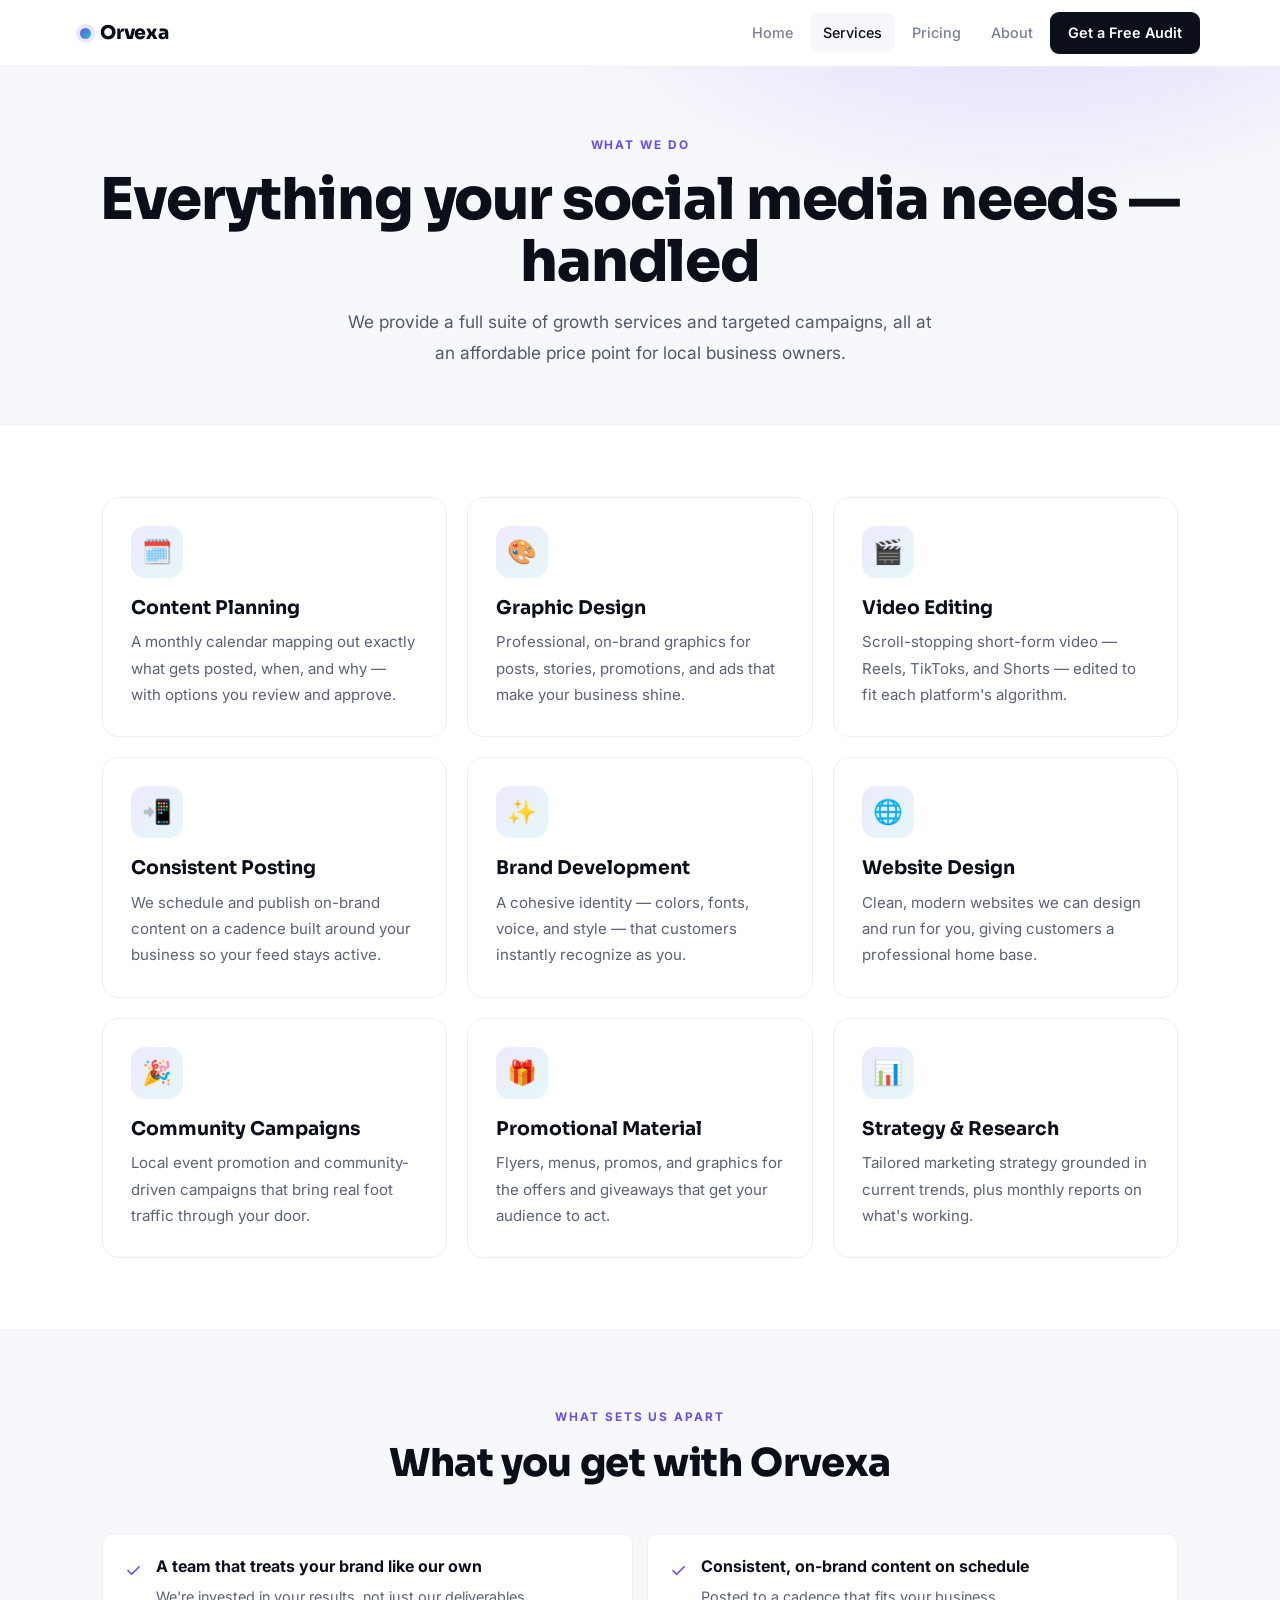
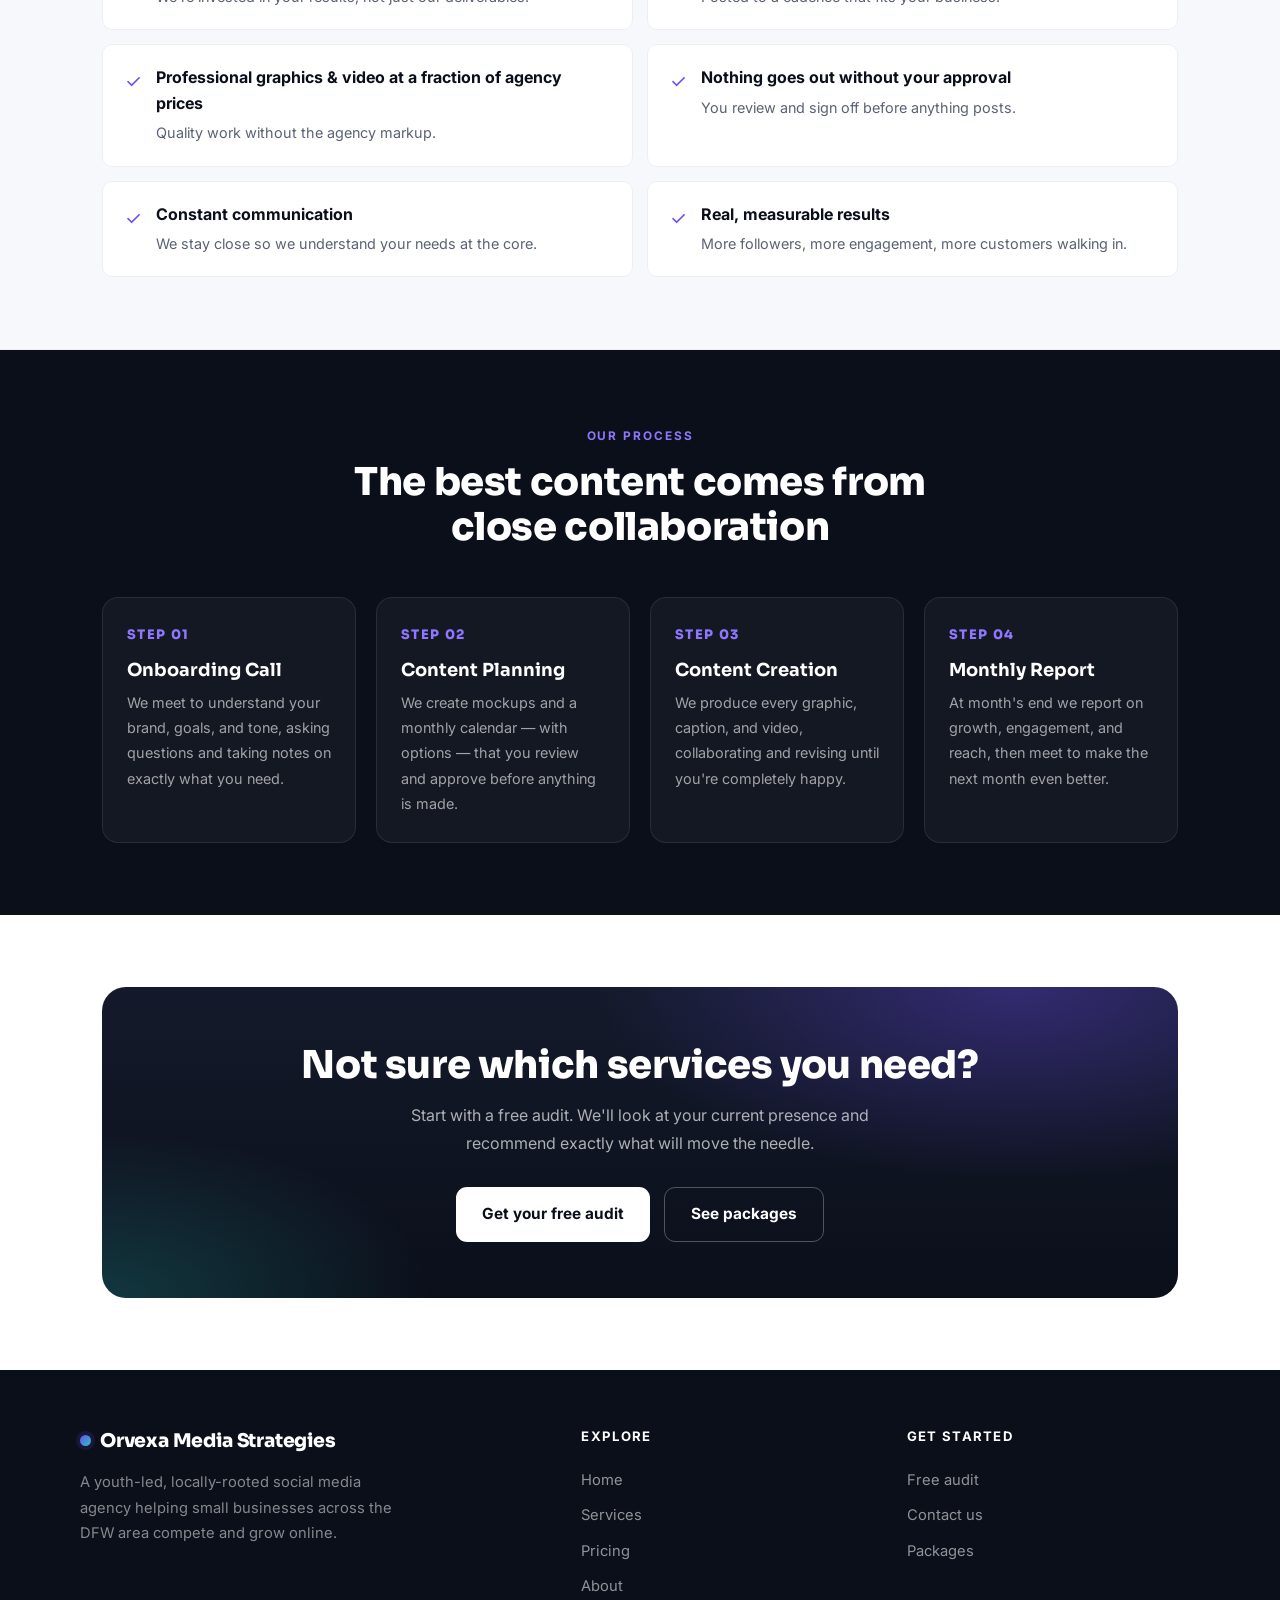
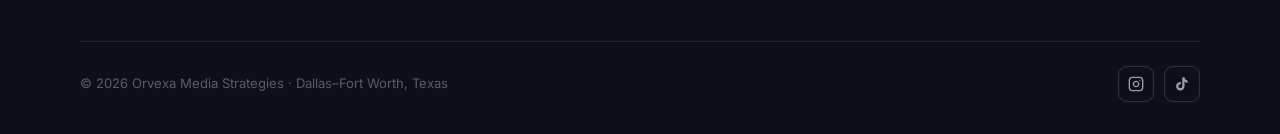
==== services.html @ 7a3458a3 "Launch Orvexa Media Strategies website Co-Authored-By: Claude Opus 4.8 <noreply@anthropic.com>" ====
<!DOCTYPE html>
<html lang="en">
<head>
  <meta charset="UTF-8" />
  <meta name="viewport" content="width=device-width, initial-scale=1.0" />
  <title>Services — Orvexa Media Strategies</title>
  <meta name="description" content="A full suite of social media growth services for local businesses: content planning, graphic design, video editing, posting, branding, websites, and marketing strategy." />
  <link rel="stylesheet" href="css/styles.css" />
</head>
<body>

  <!-- NAV -->
  <nav class="nav">
    <div class="nav__inner">
      <a href="index.html" class="nav__logo"><span class="dot"></span>Orvexa</a>
      <div class="nav__links">
        <a href="index.html">Home</a>
        <a href="services.html">Services</a>
        <a href="pricing.html">Pricing</a>
        <a href="about.html">About</a>
        <a href="contact.html" class="nav__cta">Get a Free Audit</a>
      </div>
      <button class="nav__hamburger" aria-label="Menu"><span></span><span></span><span></span></button>
    </div>
    <div class="nav__mobile">
      <a href="index.html">Home</a>
      <a href="services.html">Services</a>
      <a href="pricing.html">Pricing</a>
      <a href="about.html">About</a>
      <a href="contact.html" class="nav__cta">Get a Free Audit</a>
    </div>
  </nav>

  <!-- PAGE HEADER -->
  <header class="page-header">
    <span class="eyebrow">What we do</span>
    <h1>Everything your social media needs — handled</h1>
    <p>We provide a full suite of growth services and targeted campaigns, all at an affordable price point for local business owners.</p>
  </header>

  <!-- SERVICES GRID -->
  <section class="section">
    <div class="container">
      <div class="services-grid">
        <div class="service-card reveal">
          <div class="service-card__icon">🗓️</div>
          <h3>Content Planning</h3>
          <p>A monthly calendar mapping out exactly what gets posted, when, and why — with options you review and approve.</p>
        </div>
        <div class="service-card reveal" data-delay="60">
          <div class="service-card__icon">🎨</div>
          <h3>Graphic Design</h3>
          <p>Professional, on-brand graphics for posts, stories, promotions, and ads that make your business shine.</p>
        </div>
        <div class="service-card reveal" data-delay="120">
          <div class="service-card__icon">🎬</div>
          <h3>Video Editing</h3>
          <p>Scroll-stopping short-form video — Reels, TikToks, and Shorts — edited to fit each platform's algorithm.</p>
        </div>
        <div class="service-card reveal">
          <div class="service-card__icon">📲</div>
          <h3>Consistent Posting</h3>
          <p>We schedule and publish on-brand content on a cadence built around your business so your feed stays active.</p>
        </div>
        <div class="service-card reveal" data-delay="60">
          <div class="service-card__icon">✨</div>
          <h3>Brand Development</h3>
          <p>A cohesive identity — colors, fonts, voice, and style — that customers instantly recognize as you.</p>
        </div>
        <div class="service-card reveal" data-delay="120">
          <div class="service-card__icon">🌐</div>
          <h3>Website Design</h3>
          <p>Clean, modern websites we can design and run for you, giving customers a professional home base.</p>
        </div>
        <div class="service-card reveal">
          <div class="service-card__icon">🎉</div>
          <h3>Community Campaigns</h3>
          <p>Local event promotion and community-driven campaigns that bring real foot traffic through your door.</p>
        </div>
        <div class="service-card reveal" data-delay="60">
          <div class="service-card__icon">🎁</div>
          <h3>Promotional Material</h3>
          <p>Flyers, menus, promos, and graphics for the offers and giveaways that get your audience to act.</p>
        </div>
        <div class="service-card reveal" data-delay="120">
          <div class="service-card__icon">📊</div>
          <h3>Strategy &amp; Research</h3>
          <p>Tailored marketing strategy grounded in current trends, plus monthly reports on what's working.</p>
        </div>
      </div>
    </div>
  </section>

  <!-- WHAT YOU GET -->
  <section class="section" style="background: var(--gray-1); border-top: 1px solid var(--gray-2); border-bottom: 1px solid var(--gray-2);">
    <div class="container">
      <div class="section-head">
        <span class="eyebrow">What sets us apart</span>
        <h2>What you get with Orvexa</h2>
      </div>
      <div class="policy-grid">
        <div class="policy-item reveal"><span class="policy-item__icon">✓</span><div><h4>A team that treats your brand like our own</h4><p>We're invested in your results, not just our deliverables.</p></div></div>
        <div class="policy-item reveal" data-delay="60"><span class="policy-item__icon">✓</span><div><h4>Consistent, on-brand content on schedule</h4><p>Posted to a cadence that fits your business.</p></div></div>
        <div class="policy-item reveal"><span class="policy-item__icon">✓</span><div><h4>Professional graphics &amp; video at a fraction of agency prices</h4><p>Quality work without the agency markup.</p></div></div>
        <div class="policy-item reveal" data-delay="60"><span class="policy-item__icon">✓</span><div><h4>Nothing goes out without your approval</h4><p>You review and sign off before anything posts.</p></div></div>
        <div class="policy-item reveal"><span class="policy-item__icon">✓</span><div><h4>Constant communication</h4><p>We stay close so we understand your needs at the core.</p></div></div>
        <div class="policy-item reveal" data-delay="60"><span class="policy-item__icon">✓</span><div><h4>Real, measurable results</h4><p>More followers, more engagement, more customers walking in.</p></div></div>
      </div>
    </div>
  </section>

  <!-- PROCESS -->
  <section class="section process">
    <div class="container">
      <div class="section-head">
        <span class="eyebrow" style="color:#8f76ff;">Our process</span>
        <h2>The best content comes from close collaboration</h2>
      </div>
      <div class="process-grid">
        <div class="process-step reveal">
          <div class="process-step__num">STEP 01</div>
          <h3>Onboarding Call</h3>
          <p>We meet to understand your brand, goals, and tone, asking questions and taking notes on exactly what you need.</p>
        </div>
        <div class="process-step reveal" data-delay="60">
          <div class="process-step__num">STEP 02</div>
          <h3>Content Planning</h3>
          <p>We create mockups and a monthly calendar — with options — that you review and approve before anything is made.</p>
        </div>
        <div class="process-step reveal" data-delay="120">
          <div class="process-step__num">STEP 03</div>
          <h3>Content Creation</h3>
          <p>We produce every graphic, caption, and video, collaborating and revising until you're completely happy.</p>
        </div>
        <div class="process-step reveal" data-delay="180">
          <div class="process-step__num">STEP 04</div>
          <h3>Monthly Report</h3>
          <p>At month's end we report on growth, engagement, and reach, then meet to make the next month even better.</p>
        </div>
      </div>
    </div>
  </section>

  <!-- CTA -->
  <section class="section">
    <div class="container">
      <div class="cta-banner reveal">
        <h2>Not sure which services you need?</h2>
        <p>Start with a free audit. We'll look at your current presence and recommend exactly what will move the needle.</p>
        <div class="hero__actions">
          <a href="contact.html" class="btn btn--light">Get your free audit</a>
          <a href="pricing.html" class="btn btn--ghost">See packages</a>
        </div>
      </div>
    </div>
  </section>

  <!-- FOOTER -->
  <footer class="footer">
    <div class="footer__top">
      <div class="footer__brand">
        <div class="nav__logo"><span class="dot"></span>Orvexa Media Strategies</div>
        <p>A youth-led, locally-rooted social media agency helping small businesses across the DFW area compete and grow online.</p>
      </div>
      <div class="footer__col">
        <h4>Explore</h4>
        <a href="index.html">Home</a>
        <a href="services.html">Services</a>
        <a href="pricing.html">Pricing</a>
        <a href="about.html">About</a>
      </div>
      <div class="footer__col">
        <h4>Get started</h4>
        <a href="contact.html">Free audit</a>
        <a href="contact.html">Contact us</a>
        <a href="pricing.html">Packages</a>
      </div>
    </div>
    <div class="footer__bottom">
      <span class="footer__copy">© 2026 Orvexa Media Strategies · Dallas–Fort Worth, Texas</span>
      <div class="footer__socials">
        <a href="#" aria-label="Instagram"><svg width="16" height="16" viewBox="0 0 24 24" fill="none" stroke="currentColor" stroke-width="2" stroke-linecap="round" stroke-linejoin="round"><rect x="2" y="2" width="20" height="20" rx="5"/><path d="M16 11.37A4 4 0 1 1 12.63 8 4 4 0 0 1 16 11.37z"/><line x1="17.5" y1="6.5" x2="17.51" y2="6.5"/></svg></a>
        <a href="#" aria-label="TikTok"><svg width="16" height="16" viewBox="0 0 24 24" fill="currentColor"><path d="M19.59 6.69a4.83 4.83 0 01-3.77-4.25V2h-3.45v13.67a2.89 2.89 0 01-2.88 2.5 2.89 2.89 0 01-2.89-2.89 2.89 2.89 0 012.89-2.89c.28 0 .54.04.79.1V9.01a6.33 6.33 0 00-.79-.05 6.34 6.34 0 00-6.34 6.34 6.34 6.34 0 006.34 6.34 6.34 6.34 0 006.33-6.34V8.69a8.18 8.18 0 004.78 1.52V6.76a4.85 4.85 0 01-1.01-.07z"/></svg></a>
      </div>
    </div>
  </footer>

  <script src="js/main.js"></script>
</body>
</html>
---- css/styles.css ----
@import url('https://fonts.googleapis.com/css2?family=Inter:wght@300;400;500;600;700;800;900&family=Sora:wght@600;700;800&display=swap');

/* ── Design Tokens ── */
:root {
  --violet:        #6C4BF4;
  --violet-dark:   #5639d6;
  --violet-light:  #EEEAFE;
  --cyan:          #28C7C0;
  --ink:           #0B0F1A;
  --ink-2:         #141A2B;
  --gray-1:        #F7F8FB;
  --gray-2:        #ECEEF4;
  --gray-3:        #D5D9E3;
  --gray-4:        #7A8194;
  --white:         #FFFFFF;

  --font:     'Inter', -apple-system, BlinkMacSystemFont, sans-serif;
  --display:  'Sora', 'Inter', sans-serif;

  --radius:    16px;
  --radius-sm: 10px;
  --shadow:        0 2px 14px rgba(11,15,26,.07);
  --shadow-hover:  0 16px 40px rgba(11,15,26,.16);
  --shadow-violet: 0 14px 36px rgba(108,75,244,.30);
  --transition: 0.2s ease;
}

/* ── Reset ── */
*, *::before, *::after { box-sizing: border-box; margin: 0; padding: 0; }
html { scroll-behavior: smooth; }
body {
  font-family: var(--font);
  background: var(--white);
  color: var(--ink);
  line-height: 1.6;
  -webkit-font-smoothing: antialiased;
}
img { max-width: 100%; display: block; }
a { color: inherit; text-decoration: none; }
ul { list-style: none; }
button { cursor: pointer; font-family: var(--font); border: none; background: none; }

/* ── Typography ── */
h1, h2, h3 { font-family: var(--display); }
h1 { font-size: clamp(2.1rem, 6vw, 3.6rem); font-weight: 800; line-height: 1.08; letter-spacing: -0.02em; }
h2 { font-size: clamp(1.6rem, 3.4vw, 2.4rem); font-weight: 800; line-height: 1.15; letter-spacing: -0.01em; }
h3 { font-size: clamp(1.15rem, 2.5vw, 1.4rem); font-weight: 700; line-height: 1.3; }
h4 { font-size: 1rem; font-weight: 700; }
p  { font-size: 1rem; line-height: 1.75; color: #41495b; }

.grad-text {
  background: linear-gradient(100deg, var(--violet) 0%, var(--cyan) 100%);
  -webkit-background-clip: text;
  background-clip: text;
  -webkit-text-fill-color: transparent;
}

/* ── Layout Helpers ── */
.container { width: 100%; max-width: 1120px; margin: 0 auto; padding: 0 22px; }
.section    { padding: 72px 0; }
.section-sm { padding: 44px 0; }
.eyebrow {
  display: inline-block;
  font-size: 0.74rem;
  font-weight: 700;
  letter-spacing: 0.16em;
  text-transform: uppercase;
  color: var(--violet);
  margin-bottom: 14px;
}
.center { text-align: center; }
.lead { font-size: 1.1rem; max-width: 620px; margin: 0 auto; color: #51596b; }

/* ══════════════════════════════════ NAV ══════════════════════════════════ */
.nav {
  position: sticky;
  top: 0;
  z-index: 100;
  background: rgba(255,255,255,.85);
  backdrop-filter: saturate(180%) blur(12px);
  border-bottom: 1px solid var(--gray-2);
  padding: 0 22px;
}
.nav__inner {
  max-width: 1120px;
  margin: 0 auto;
  height: 66px;
  display: flex;
  align-items: center;
  justify-content: space-between;
}
.nav__logo {
  display: flex;
  align-items: center;
  gap: 9px;
  font-family: var(--display);
  font-size: 1.18rem;
  font-weight: 800;
  letter-spacing: -0.01em;
  color: var(--ink);
}
.nav__logo .dot {
  width: 11px; height: 11px;
  border-radius: 50%;
  background: linear-gradient(135deg, var(--violet), var(--cyan));
  box-shadow: 0 0 0 4px rgba(108,75,244,.14);
}
.nav__links { display: flex; align-items: center; gap: 4px; }
.nav__links a {
  font-size: 0.9rem;
  font-weight: 500;
  color: var(--gray-4);
  padding: 8px 13px;
  border-radius: 8px;
  transition: color var(--transition), background var(--transition);
}
.nav__links a:hover, .nav__links a.active { color: var(--ink); background: var(--gray-1); }
.nav__cta {
  background: var(--ink);
  color: var(--white) !important;
  padding: 9px 18px !important;
  border-radius: 9px !important;
  font-weight: 600 !important;
  font-size: 0.9rem;
  transition: transform var(--transition), opacity var(--transition) !important;
}
.nav__cta:hover { opacity: 0.92; transform: translateY(-1px); background: var(--ink) !important; color: var(--white) !important; }

.nav__hamburger { display: none; flex-direction: column; gap: 5px; padding: 8px; }
.nav__hamburger span { display: block; width: 22px; height: 2px; background: var(--ink); border-radius: 2px; transition: all .3s ease; }
.nav__mobile {
  display: none;
  flex-direction: column;
  gap: 4px;
  padding: 12px 0 18px;
  border-top: 1px solid var(--gray-2);
}
.nav__mobile a { font-size: 0.96rem; font-weight: 500; color: var(--ink); padding: 11px 4px; border-bottom: 1px solid var(--gray-1); }
.nav__mobile .nav__cta { margin-top: 10px; text-align: center; padding: 13px 18px !important; }
.nav__mobile.open { display: flex; }

@media (max-width: 760px) {
  .nav__links { display: none; }
  .nav__hamburger { display: flex; }
}

/* ══════════════════════════════════ HERO ══════════════════════════════════ */
.hero {
  position: relative;
  background:
    radial-gradient(1200px 480px at 78% -8%, rgba(108,75,244,.20), transparent 60%),
    radial-gradient(900px 420px at 6% 12%, rgba(40,199,192,.14), transparent 55%),
    linear-gradient(180deg, #0B0F1A 0%, #141A2B 100%);
  color: var(--white);
  overflow: hidden;
  padding: 86px 22px 96px;
  text-align: center;
}
.hero__eyebrow {
  display: inline-block;
  font-size: 0.74rem;
  font-weight: 700;
  letter-spacing: 0.16em;
  text-transform: uppercase;
  color: #c9bef9;
  background: rgba(108,75,244,.16);
  border: 1px solid rgba(108,75,244,.4);
  border-radius: 100px;
  padding: 6px 16px;
  margin-bottom: 24px;
}
.hero h1 { max-width: 880px; margin: 0 auto 22px; color: var(--white); }
.hero h1 span { background: linear-gradient(100deg, #8f76ff 0%, #5fe7df 100%); -webkit-background-clip: text; background-clip: text; -webkit-text-fill-color: transparent; }
.hero__tagline {
  font-size: clamp(1rem, 2.3vw, 1.2rem);
  color: rgba(255,255,255,.66);
  max-width: 620px;
  margin: 0 auto 36px;
  line-height: 1.6;
}
.hero__actions { display: flex; gap: 14px; justify-content: center; flex-wrap: wrap; }
.hero__stats {
  display: flex;
  gap: 40px;
  justify-content: center;
  flex-wrap: wrap;
  margin-top: 64px;
  padding-top: 36px;
  border-top: 1px solid rgba(255,255,255,.1);
}
.hero__stat strong { font-family: var(--display); display: block; font-size: 1.9rem; font-weight: 800; color: var(--white); }
.hero__stat span { font-size: 0.82rem; color: rgba(255,255,255,.5); letter-spacing: 0.03em; }

/* ══════════════════════════════════ BUTTONS ══════════════════════════════════ */
.btn {
  display: inline-flex;
  align-items: center;
  gap: 8px;
  padding: 14px 26px;
  border-radius: 11px;
  font-weight: 700;
  font-size: 0.96rem;
  transition: transform var(--transition), box-shadow var(--transition), opacity var(--transition);
  white-space: nowrap;
}
.btn--primary { background: linear-gradient(100deg, var(--violet), var(--violet-dark)); color: var(--white); box-shadow: var(--shadow-violet); }
.btn--primary:hover { transform: translateY(-2px); box-shadow: 0 18px 44px rgba(108,75,244,.42); }
.btn--light { background: var(--white); color: var(--ink); }
.btn--light:hover { transform: translateY(-2px); }
.btn--ghost { background: transparent; color: var(--white); border: 1.5px solid rgba(255,255,255,.28); }
.btn--ghost:hover { border-color: rgba(255,255,255,.7); transform: translateY(-2px); }
.btn--dark { background: var(--ink); color: var(--white); }
.btn--dark:hover { transform: translateY(-2px); opacity: .94; }
.btn--outline { background: transparent; color: var(--ink); border: 1.5px solid var(--gray-3); }
.btn--outline:hover { border-color: var(--ink); transform: translateY(-2px); }
.btn--block { width: 100%; justify-content: center; }

/* ══════════════════════════════════ SECTION HEADER ══════════════════════════════════ */
.section-head { max-width: 640px; margin: 0 auto 48px; text-align: center; }
.section-head p { margin-top: 14px; color: #51596b; font-size: 1.05rem; }

/* ══════════════════════════════════ LOGO STRIP ══════════════════════════════════ */
.trust { background: var(--gray-1); border-top: 1px solid var(--gray-2); border-bottom: 1px solid var(--gray-2); padding: 30px 0; }
.trust__label { text-align: center; font-size: 0.78rem; font-weight: 600; letter-spacing: 0.1em; text-transform: uppercase; color: var(--gray-4); margin-bottom: 20px; }
.trust__row { display: flex; flex-wrap: wrap; justify-content: center; gap: 16px 30px; }
.trust__pill {
  display: inline-flex; align-items: center; gap: 8px;
  font-size: 0.9rem; font-weight: 600; color: #5a6275;
  padding: 8px 16px; border-radius: 100px; background: var(--white); border: 1px solid var(--gray-2);
}

/* ══════════════════════════════════ PROBLEM ══════════════════════════════════ */
.problem-grid { display: grid; grid-template-columns: 1fr; gap: 18px; }
@media (min-width: 640px) { .problem-grid { grid-template-columns: repeat(2, 1fr); } }
@media (min-width: 960px) { .problem-grid { grid-template-columns: repeat(3, 1fr); } }
.problem-card {
  background: var(--white);
  border: 1px solid var(--gray-2);
  border-radius: var(--radius);
  padding: 26px;
  transition: box-shadow var(--transition), transform var(--transition);
}
.problem-card:hover { box-shadow: var(--shadow); transform: translateY(-3px); }
.problem-card__icon {
  width: 46px; height: 46px; border-radius: 12px;
  display: flex; align-items: center; justify-content: center;
  font-size: 1.4rem; margin-bottom: 16px;
  background: var(--violet-light); color: var(--violet);
}
.problem-card h3 { font-size: 1.1rem; margin-bottom: 8px; }
.problem-card p { font-size: 0.94rem; color: #5a6275; }

/* ══════════════════════════════════ SERVICES ══════════════════════════════════ */
.services-grid { display: grid; grid-template-columns: 1fr; gap: 20px; }
@media (min-width: 600px) { .services-grid { grid-template-columns: repeat(2, 1fr); } }
@media (min-width: 980px) { .services-grid { grid-template-columns: repeat(3, 1fr); } }
.service-card {
  position: relative;
  background: var(--white);
  border: 1px solid var(--gray-2);
  border-radius: var(--radius);
  padding: 28px;
  overflow: hidden;
  transition: box-shadow var(--transition), transform var(--transition), border-color var(--transition);
}
.service-card:hover { box-shadow: var(--shadow-hover); transform: translateY(-4px); border-color: transparent; }
.service-card__icon {
  width: 52px; height: 52px; border-radius: 14px;
  display: flex; align-items: center; justify-content: center;
  font-size: 1.5rem; margin-bottom: 18px;
  background: linear-gradient(135deg, rgba(108,75,244,.12), rgba(40,199,192,.12));
}
.service-card h3 { font-size: 1.18rem; margin-bottom: 9px; }
.service-card p { font-size: 0.94rem; color: #5a6275; }

/* ══════════════════════════════════ PROCESS ══════════════════════════════════ */
.process { background: var(--ink); color: var(--white); }
.process .section-head h2 { color: var(--white); }
.process .section-head p { color: rgba(255,255,255,.6); }
.process-grid { display: grid; grid-template-columns: 1fr; gap: 20px; }
@media (min-width: 620px) { .process-grid { grid-template-columns: repeat(2, 1fr); } }
@media (min-width: 980px) { .process-grid { grid-template-columns: repeat(4, 1fr); } }
.process-step {
  background: rgba(255,255,255,.04);
  border: 1px solid rgba(255,255,255,.09);
  border-radius: var(--radius);
  padding: 26px 24px;
  transition: background var(--transition), transform var(--transition);
}
.process-step:hover { background: rgba(255,255,255,.07); transform: translateY(-3px); }
.process-step__num {
  font-family: var(--display);
  font-size: 0.82rem; font-weight: 800; letter-spacing: 0.1em;
  color: #8f76ff; margin-bottom: 14px;
}
.process-step h3 { font-size: 1.12rem; color: var(--white); margin-bottom: 8px; }
.process-step p { font-size: 0.9rem; color: rgba(255,255,255,.6); }

/* ══════════════════════════════════ WHY / VALUES ══════════════════════════════════ */
.values-grid { display: grid; grid-template-columns: 1fr; gap: 18px; }
@media (min-width: 560px) { .values-grid { grid-template-columns: repeat(2, 1fr); } }
@media (min-width: 980px) { .values-grid { grid-template-columns: repeat(4, 1fr); } }
.value-card {
  border-radius: var(--radius);
  padding: 28px 24px;
  background: var(--gray-1);
  border: 1px solid var(--gray-2);
}
.value-card__icon { font-size: 1.8rem; margin-bottom: 14px; }
.value-card h3 { font-size: 1.12rem; margin-bottom: 8px; }
.value-card p { font-size: 0.92rem; color: #5a6275; }

/* ══════════════════════════════════ PRICING ══════════════════════════════════ */
.pricing-grid { display: grid; grid-template-columns: 1fr; gap: 22px; align-items: stretch; }
@media (min-width: 900px) { .pricing-grid { grid-template-columns: repeat(3, 1fr); } }
.price-card {
  position: relative;
  background: var(--white);
  border: 1.5px solid var(--gray-2);
  border-radius: 20px;
  padding: 32px 28px;
  display: flex;
  flex-direction: column;
  transition: box-shadow var(--transition), transform var(--transition);
}
.price-card:hover { box-shadow: var(--shadow-hover); transform: translateY(-4px); }
.price-card--featured {
  border-color: transparent;
  background: linear-gradient(180deg, #141A2B 0%, #0B0F1A 100%);
  color: var(--white);
  box-shadow: var(--shadow-violet);
}
.price-card--featured p, .price-card--featured .price-card__period { color: rgba(255,255,255,.62); }
.price-badge {
  position: absolute; top: -13px; left: 50%; transform: translateX(-50%);
  background: linear-gradient(100deg, var(--violet), var(--cyan));
  color: var(--white); font-size: 0.72rem; font-weight: 700; letter-spacing: 0.08em;
  text-transform: uppercase; padding: 5px 14px; border-radius: 100px;
}
.price-card__name { font-family: var(--display); font-size: 1.3rem; font-weight: 700; margin-bottom: 6px; }
.price-card__desc { font-size: 0.9rem; color: var(--gray-4); margin-bottom: 22px; }
.price-card--featured .price-card__desc { color: rgba(255,255,255,.55); }
.price-card__price { font-family: var(--display); font-size: 2.1rem; font-weight: 800; letter-spacing: -0.01em; }
.price-card__period { font-size: 0.86rem; color: var(--gray-4); margin-bottom: 24px; }
.price-card__list { display: flex; flex-direction: column; gap: 12px; margin-bottom: 28px; flex: 1; }
.price-card__list li { display: flex; align-items: flex-start; gap: 10px; font-size: 0.92rem; color: #41495b; }
.price-card--featured .price-card__list li { color: rgba(255,255,255,.82); }
.price-card__check {
  flex-shrink: 0; width: 20px; height: 20px; border-radius: 50%;
  background: var(--violet-light); color: var(--violet);
  display: flex; align-items: center; justify-content: center; font-size: 0.7rem; font-weight: 800; margin-top: 2px;
}
.price-card--featured .price-card__check { background: rgba(108,75,244,.3); color: #c9bef9; }
.pricing-note { text-align: center; max-width: 640px; margin: 36px auto 0; font-size: 0.92rem; color: var(--gray-4); }

/* ══════════════════════════════════ POLICIES ══════════════════════════════════ */
.policy-grid { display: grid; grid-template-columns: 1fr; gap: 14px; }
@media (min-width: 640px) { .policy-grid { grid-template-columns: repeat(2, 1fr); } }
.policy-item {
  display: flex; align-items: flex-start; gap: 14px;
  padding: 20px 22px;
  border: 1px solid var(--gray-2);
  border-radius: var(--radius-sm);
  background: var(--white);
}
.policy-item__icon { flex-shrink: 0; color: var(--violet); font-size: 1.2rem; margin-top: 1px; }
.policy-item h4 { margin-bottom: 4px; }
.policy-item p { font-size: 0.9rem; color: #5a6275; }

/* ══════════════════════════════════ TEAM ══════════════════════════════════ */
.team-grid { display: grid; grid-template-columns: 1fr; gap: 22px; }
@media (min-width: 640px) { .team-grid { grid-template-columns: repeat(3, 1fr); } }
.team-card {
  text-align: center;
  background: var(--white);
  border: 1px solid var(--gray-2);
  border-radius: var(--radius);
  padding: 32px 24px;
  transition: box-shadow var(--transition), transform var(--transition);
}
.team-card:hover { box-shadow: var(--shadow-hover); transform: translateY(-4px); }
.team-card__avatar {
  width: 96px; height: 96px; border-radius: 50%;
  margin: 0 auto 18px;
  display: flex; align-items: center; justify-content: center;
  font-family: var(--display); font-size: 2rem; font-weight: 800; color: var(--white);
  background: linear-gradient(135deg, var(--violet), var(--cyan));
}
.team-card h3 { font-size: 1.2rem; margin-bottom: 4px; }
.team-card__role { font-size: 0.85rem; font-weight: 600; color: var(--violet); letter-spacing: 0.04em; text-transform: uppercase; margin-bottom: 12px; }
.team-card p { font-size: 0.92rem; color: #5a6275; }

/* ══════════════════════════════════ CTA BANNER ══════════════════════════════════ */
.cta-banner {
  position: relative;
  overflow: hidden;
  background:
    radial-gradient(700px 320px at 85% 0%, rgba(108,75,244,.35), transparent 60%),
    radial-gradient(600px 300px at 0% 100%, rgba(40,199,192,.22), transparent 55%),
    linear-gradient(180deg, #141A2B, #0B0F1A);
  border-radius: 24px;
  padding: 56px 40px;
  text-align: center;
  color: var(--white);
}
.cta-banner h2 { color: var(--white); margin-bottom: 14px; }
.cta-banner p { color: rgba(255,255,255,.66); max-width: 520px; margin: 0 auto 30px; }
.cta-banner .hero__actions { margin-top: 0; }

/* ══════════════════════════════════ PAGE HEADER ══════════════════════════════════ */
.page-header {
  background:
    radial-gradient(800px 360px at 80% -20%, rgba(108,75,244,.16), transparent 60%),
    var(--gray-1);
  border-bottom: 1px solid var(--gray-2);
  padding: 64px 22px 56px;
  text-align: center;
}
.page-header h1 { margin-bottom: 14px; }
.page-header p { max-width: 600px; margin: 0 auto; color: #51596b; font-size: 1.08rem; }

/* ══════════════════════════════════ CONTACT ══════════════════════════════════ */
.contact-wrap { display: grid; grid-template-columns: 1fr; gap: 40px; }
@media (min-width: 880px) { .contact-wrap { grid-template-columns: 1fr 1.1fr; } }
.contact-info h2 { margin-bottom: 14px; }
.contact-info p { margin-bottom: 26px; color: #51596b; }
.contact-list { display: flex; flex-direction: column; gap: 18px; }
.contact-list__item { display: flex; align-items: flex-start; gap: 14px; }
.contact-list__icon {
  flex-shrink: 0; width: 44px; height: 44px; border-radius: 12px;
  background: var(--violet-light); color: var(--violet);
  display: flex; align-items: center; justify-content: center; font-size: 1.2rem;
}
.contact-list__item h4 { margin-bottom: 2px; }
.contact-list__item a, .contact-list__item span { font-size: 0.92rem; color: #5a6275; }
.contact-list__item a:hover { color: var(--violet); }

.form-card {
  background: var(--white);
  border: 1px solid var(--gray-2);
  border-radius: 20px;
  padding: 34px 30px;
  box-shadow: var(--shadow);
}
.form-row { display: grid; grid-template-columns: 1fr; gap: 16px; }
@media (min-width: 520px) { .form-row { grid-template-columns: 1fr 1fr; } }
.field { display: flex; flex-direction: column; gap: 7px; margin-bottom: 16px; }
.field label { font-size: 0.85rem; font-weight: 600; color: var(--ink); }
.field input, .field select, .field textarea {
  padding: 13px 15px;
  border: 1.5px solid var(--gray-3);
  border-radius: 10px;
  font-family: var(--font);
  font-size: 0.95rem;
  color: var(--ink);
  outline: none;
  transition: border-color var(--transition), box-shadow var(--transition);
  background: var(--white);
}
.field input:focus, .field select:focus, .field textarea:focus {
  border-color: var(--violet);
  box-shadow: 0 0 0 4px rgba(108,75,244,.12);
}
.field textarea { resize: vertical; min-height: 120px; }
.form-success {
  display: none;
  flex-direction: column; align-items: center; gap: 12px; text-align: center; padding: 28px 12px;
}
.form-success__icon {
  width: 70px; height: 70px; border-radius: 50%;
  background: var(--violet-light); color: var(--violet);
  display: flex; align-items: center; justify-content: center; font-size: 2rem;
}

/* ══════════════════════════════════ FAQ ══════════════════════════════════ */
.faq-list { max-width: 760px; margin: 0 auto; display: flex; flex-direction: column; gap: 12px; }
.faq-item { border: 1px solid var(--gray-2); border-radius: var(--radius-sm); background: var(--white); overflow: hidden; }
.faq-q {
  width: 100%; text-align: left;
  display: flex; align-items: center; justify-content: space-between; gap: 16px;
  padding: 20px 22px; font-size: 1rem; font-weight: 600; color: var(--ink);
}
.faq-q__plus { flex-shrink: 0; font-size: 1.4rem; color: var(--violet); transition: transform var(--transition); }
.faq-item.open .faq-q__plus { transform: rotate(45deg); }
.faq-a { max-height: 0; overflow: hidden; transition: max-height .3s ease; }
.faq-a p { padding: 0 22px 20px; font-size: 0.94rem; color: #5a6275; margin: 0; }

/* ══════════════════════════════════ ABOUT CONTENT ══════════════════════════════════ */
.prose { max-width: 760px; margin: 0 auto; }
.prose h2 { margin: 0 0 16px; }
.prose p { margin-bottom: 18px; font-size: 1.05rem; line-height: 1.8; color: #2f3849; }
.mission-card {
  display: grid; grid-template-columns: 1fr; gap: 22px;
}
@media (min-width: 720px) { .mission-card { grid-template-columns: 1fr 1fr; } }
.mv-box {
  border-radius: var(--radius);
  padding: 30px 28px;
  border: 1px solid var(--gray-2);
  background: var(--gray-1);
}
.mv-box .eyebrow { margin-bottom: 10px; }
.mv-box p { font-size: 1.02rem; color: #2f3849; margin: 0; line-height: 1.7; }

/* ══════════════════════════════════ FOOTER ══════════════════════════════════ */
.footer { background: var(--ink); color: rgba(255,255,255,.5); padding: 56px 22px 32px; }
.footer__top {
  max-width: 1120px; margin: 0 auto;
  display: grid; grid-template-columns: 1fr; gap: 32px;
  padding-bottom: 36px; border-bottom: 1px solid rgba(255,255,255,.1);
}
@media (min-width: 760px) { .footer__top { grid-template-columns: 1.6fr 1fr 1fr; } }
.footer__brand .nav__logo { color: var(--white); margin-bottom: 14px; }
.footer__brand p { font-size: 0.92rem; color: rgba(255,255,255,.5); max-width: 320px; }
.footer__col h4 { color: var(--white); font-size: 0.82rem; letter-spacing: 0.1em; text-transform: uppercase; margin-bottom: 16px; }
.footer__col a { display: block; font-size: 0.92rem; color: rgba(255,255,255,.55); padding: 6px 0; transition: color var(--transition); }
.footer__col a:hover { color: var(--white); }
.footer__bottom {
  max-width: 1120px; margin: 0 auto; padding-top: 24px;
  display: flex; flex-wrap: wrap; gap: 12px; justify-content: space-between; align-items: center;
}
.footer__copy { font-size: 0.82rem; color: rgba(255,255,255,.32); }
.footer__socials { display: flex; gap: 10px; }
.footer__socials a {
  width: 36px; height: 36px; border-radius: 9px;
  display: flex; align-items: center; justify-content: center;
  border: 1px solid rgba(255,255,255,.14); color: rgba(255,255,255,.6);
  transition: color var(--transition), border-color var(--transition);
}
.footer__socials a:hover { color: var(--white); border-color: rgba(255,255,255,.4); }

/* ── Fade in ── */
@keyframes fadeUp { from { opacity: 0; transform: translateY(18px); } to { opacity: 1; transform: translateY(0); } }
.reveal { opacity: 0; }
.reveal.in { animation: fadeUp .55s ease forwards; }
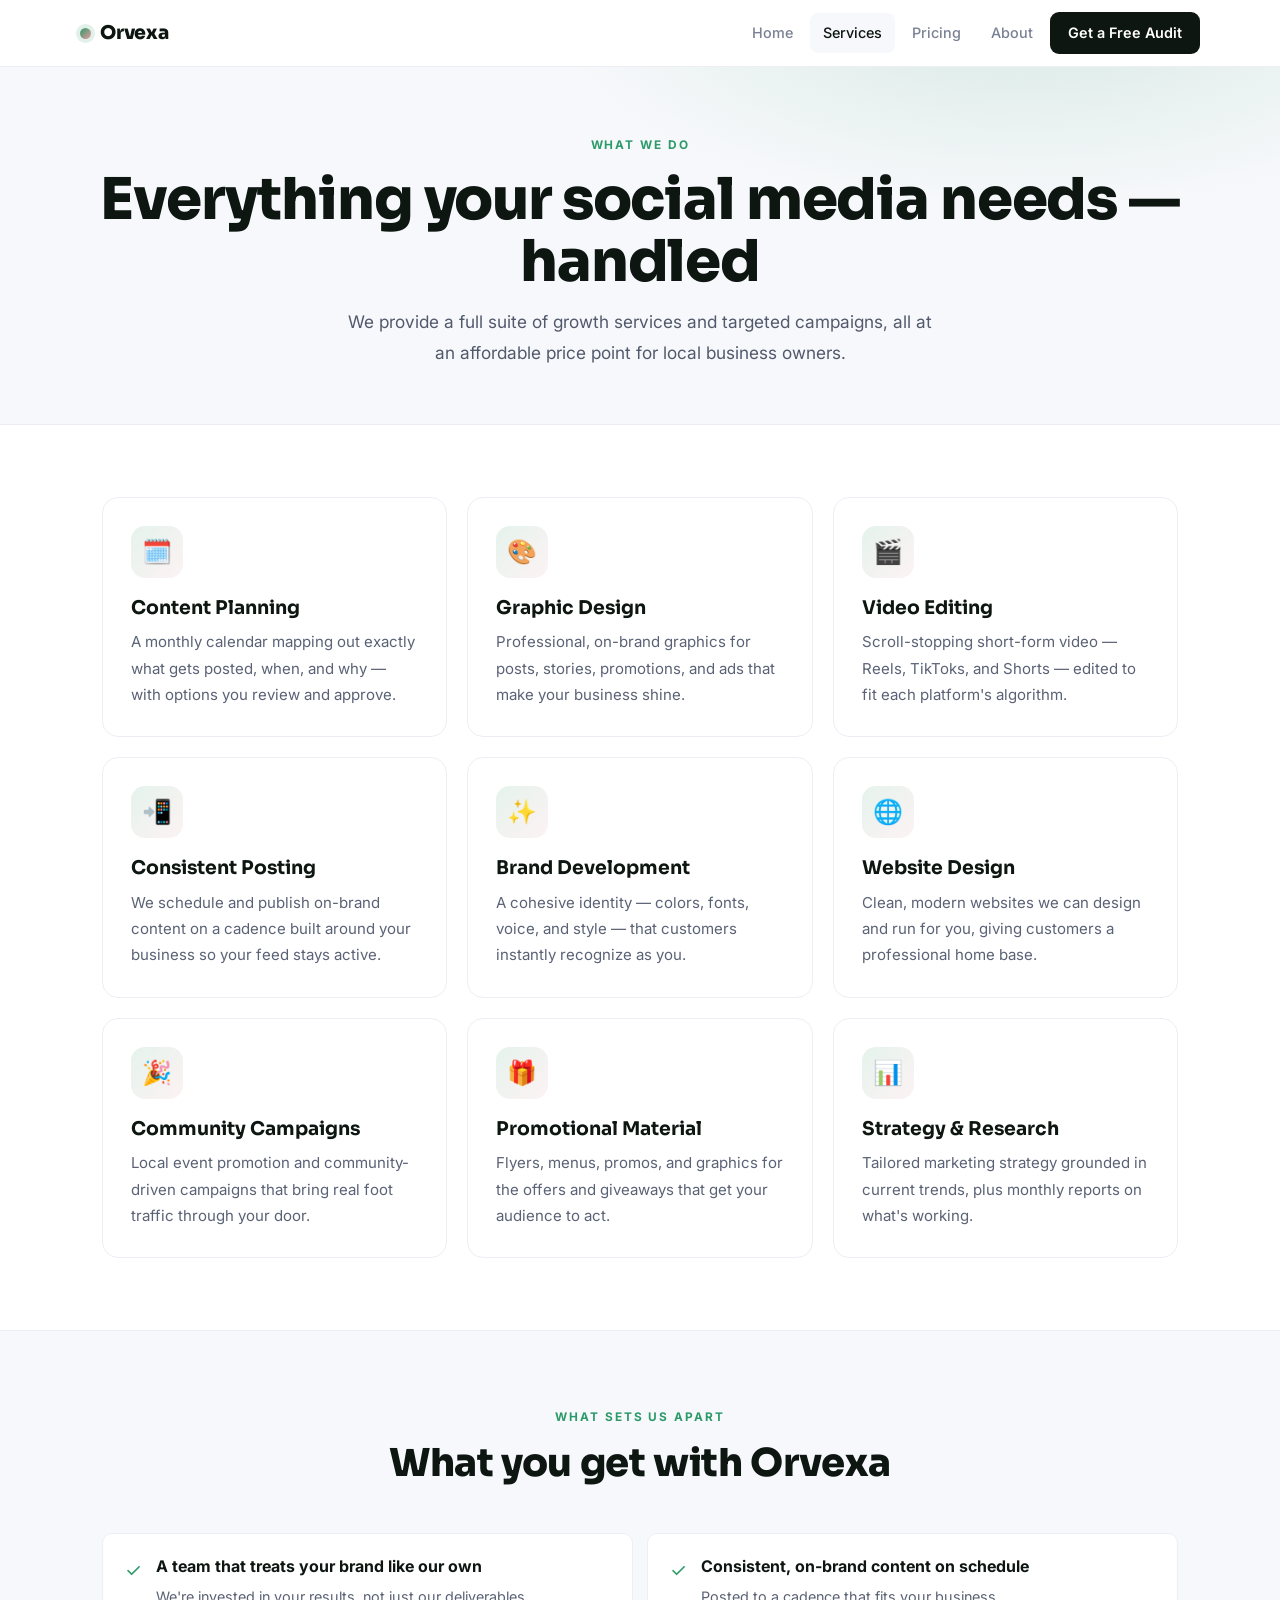
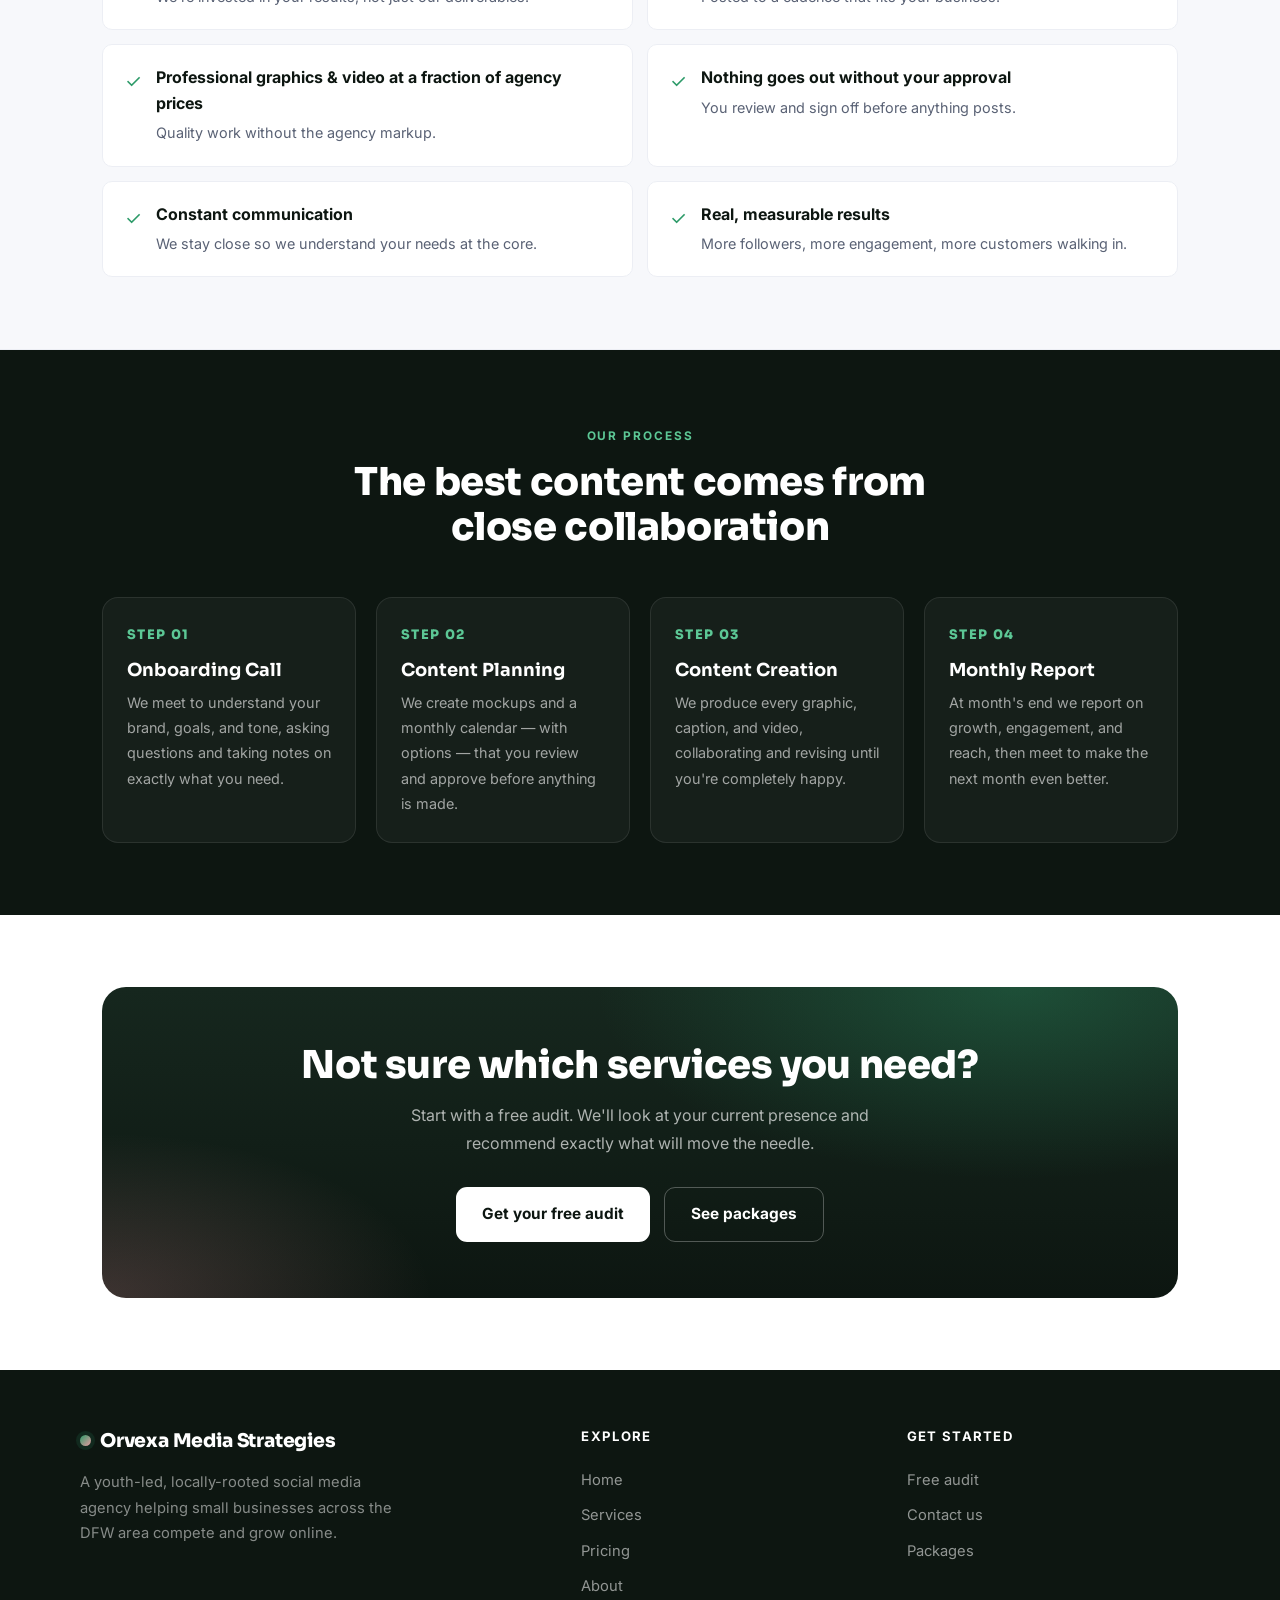
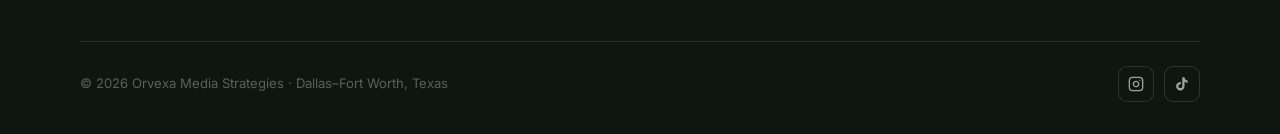
==== commit 4389a2bc: "Switch to blush green color theme Co-Authored-By: Claude Opus 4.8 <noreply@anthropic.com>" ====
--- a/services.html
+++ b/services.html
@@ -113,7 +113,7 @@
   <section class="section process">
     <div class="container">
       <div class="section-head">
-        <span class="eyebrow" style="color:#8f76ff;">Our process</span>
+        <span class="eyebrow" style="color:#5CC795;">Our process</span>
         <h2>The best content comes from close collaboration</h2>
       </div>
       <div class="process-grid">
--- a/css/styles.css
+++ b/css/styles.css
@@ -2,12 +2,12 @@
 
 /* ── Design Tokens ── */
 :root {
-  --violet:        #6C4BF4;
-  --violet-dark:   #5639d6;
-  --violet-light:  #EEEAFE;
-  --cyan:          #28C7C0;
-  --ink:           #0B0F1A;
-  --ink-2:         #141A2B;
+  --violet:        #2C9A68;
+  --violet-dark:   #1F7A50;
+  --violet-light:  #E4F3EB;
+  --cyan:          #E89AA1;
+  --ink:           #0D1611;
+  --ink-2:         #16271E;
   --gray-1:        #F7F8FB;
   --gray-2:        #ECEEF4;
   --gray-3:        #D5D9E3;
@@ -19,9 +19,9 @@
 
   --radius:    16px;
   --radius-sm: 10px;
-  --shadow:        0 2px 14px rgba(11,15,26,.07);
-  --shadow-hover:  0 16px 40px rgba(11,15,26,.16);
-  --shadow-violet: 0 14px 36px rgba(108,75,244,.30);
+  --shadow:        0 2px 14px rgba(13,22,17,.07);
+  --shadow-hover:  0 16px 40px rgba(13,22,17,.16);
+  --shadow-violet: 0 14px 36px rgba(44,154,104,.30);
   --transition: 0.2s ease;
 }
 
@@ -103,7 +103,7 @@
   width: 11px; height: 11px;
   border-radius: 50%;
   background: linear-gradient(135deg, var(--violet), var(--cyan));
-  box-shadow: 0 0 0 4px rgba(108,75,244,.14);
+  box-shadow: 0 0 0 4px rgba(44,154,104,.14);
 }
 .nav__links { display: flex; align-items: center; gap: 4px; }
 .nav__links a {
@@ -148,9 +148,9 @@
 .hero {
   position: relative;
   background:
-    radial-gradient(1200px 480px at 78% -8%, rgba(108,75,244,.20), transparent 60%),
-    radial-gradient(900px 420px at 6% 12%, rgba(40,199,192,.14), transparent 55%),
-    linear-gradient(180deg, #0B0F1A 0%, #141A2B 100%);
+    radial-gradient(1200px 480px at 78% -8%, rgba(44,154,104,.20), transparent 60%),
+    radial-gradient(900px 420px at 6% 12%, rgba(232,154,161,.14), transparent 55%),
+    linear-gradient(180deg, #0D1611 0%, #16271E 100%);
   color: var(--white);
   overflow: hidden;
   padding: 86px 22px 96px;
@@ -162,15 +162,15 @@
   font-weight: 700;
   letter-spacing: 0.16em;
   text-transform: uppercase;
-  color: #c9bef9;
-  background: rgba(108,75,244,.16);
-  border: 1px solid rgba(108,75,244,.4);
+  color: #BFE8D3;
+  background: rgba(44,154,104,.16);
+  border: 1px solid rgba(44,154,104,.4);
   border-radius: 100px;
   padding: 6px 16px;
   margin-bottom: 24px;
 }
 .hero h1 { max-width: 880px; margin: 0 auto 22px; color: var(--white); }
-.hero h1 span { background: linear-gradient(100deg, #8f76ff 0%, #5fe7df 100%); -webkit-background-clip: text; background-clip: text; -webkit-text-fill-color: transparent; }
+.hero h1 span { background: linear-gradient(100deg, #5CC795 0%, #F2B0B7 100%); -webkit-background-clip: text; background-clip: text; -webkit-text-fill-color: transparent; }
 .hero__tagline {
   font-size: clamp(1rem, 2.3vw, 1.2rem);
   color: rgba(255,255,255,.66);
@@ -204,7 +204,7 @@
   white-space: nowrap;
 }
 .btn--primary { background: linear-gradient(100deg, var(--violet), var(--violet-dark)); color: var(--white); box-shadow: var(--shadow-violet); }
-.btn--primary:hover { transform: translateY(-2px); box-shadow: 0 18px 44px rgba(108,75,244,.42); }
+.btn--primary:hover { transform: translateY(-2px); box-shadow: 0 18px 44px rgba(44,154,104,.42); }
 .btn--light { background: var(--white); color: var(--ink); }
 .btn--light:hover { transform: translateY(-2px); }
 .btn--ghost { background: transparent; color: var(--white); border: 1.5px solid rgba(255,255,255,.28); }
@@ -268,7 +268,7 @@
   width: 52px; height: 52px; border-radius: 14px;
   display: flex; align-items: center; justify-content: center;
   font-size: 1.5rem; margin-bottom: 18px;
-  background: linear-gradient(135deg, rgba(108,75,244,.12), rgba(40,199,192,.12));
+  background: linear-gradient(135deg, rgba(44,154,104,.12), rgba(232,154,161,.12));
 }
 .service-card h3 { font-size: 1.18rem; margin-bottom: 9px; }
 .service-card p { font-size: 0.94rem; color: #5a6275; }
@@ -291,7 +291,7 @@
 .process-step__num {
   font-family: var(--display);
   font-size: 0.82rem; font-weight: 800; letter-spacing: 0.1em;
-  color: #8f76ff; margin-bottom: 14px;
+  color: #5CC795; margin-bottom: 14px;
 }
 .process-step h3 { font-size: 1.12rem; color: var(--white); margin-bottom: 8px; }
 .process-step p { font-size: 0.9rem; color: rgba(255,255,255,.6); }
@@ -326,7 +326,7 @@
 .price-card:hover { box-shadow: var(--shadow-hover); transform: translateY(-4px); }
 .price-card--featured {
   border-color: transparent;
-  background: linear-gradient(180deg, #141A2B 0%, #0B0F1A 100%);
+  background: linear-gradient(180deg, #16271E 0%, #0D1611 100%);
   color: var(--white);
   box-shadow: var(--shadow-violet);
 }
@@ -350,7 +350,7 @@
   background: var(--violet-light); color: var(--violet);
   display: flex; align-items: center; justify-content: center; font-size: 0.7rem; font-weight: 800; margin-top: 2px;
 }
-.price-card--featured .price-card__check { background: rgba(108,75,244,.3); color: #c9bef9; }
+.price-card--featured .price-card__check { background: rgba(44,154,104,.3); color: #BFE8D3; }
 .pricing-note { text-align: center; max-width: 640px; margin: 36px auto 0; font-size: 0.92rem; color: var(--gray-4); }
 
 /* ══════════════════════════════════ POLICIES ══════════════════════════════════ */
@@ -395,9 +395,9 @@
   position: relative;
   overflow: hidden;
   background:
-    radial-gradient(700px 320px at 85% 0%, rgba(108,75,244,.35), transparent 60%),
-    radial-gradient(600px 300px at 0% 100%, rgba(40,199,192,.22), transparent 55%),
-    linear-gradient(180deg, #141A2B, #0B0F1A);
+    radial-gradient(700px 320px at 85% 0%, rgba(44,154,104,.35), transparent 60%),
+    radial-gradient(600px 300px at 0% 100%, rgba(232,154,161,.22), transparent 55%),
+    linear-gradient(180deg, #16271E, #0D1611);
   border-radius: 24px;
   padding: 56px 40px;
   text-align: center;
@@ -410,7 +410,7 @@
 /* ══════════════════════════════════ PAGE HEADER ══════════════════════════════════ */
 .page-header {
   background:
-    radial-gradient(800px 360px at 80% -20%, rgba(108,75,244,.16), transparent 60%),
+    radial-gradient(800px 360px at 80% -20%, rgba(44,154,104,.16), transparent 60%),
     var(--gray-1);
   border-bottom: 1px solid var(--gray-2);
   padding: 64px 22px 56px;
@@ -459,7 +459,7 @@
 }
 .field input:focus, .field select:focus, .field textarea:focus {
   border-color: var(--violet);
-  box-shadow: 0 0 0 4px rgba(108,75,244,.12);
+  box-shadow: 0 0 0 4px rgba(44,154,104,.12);
 }
 .field textarea { resize: vertical; min-height: 120px; }
 .form-success {
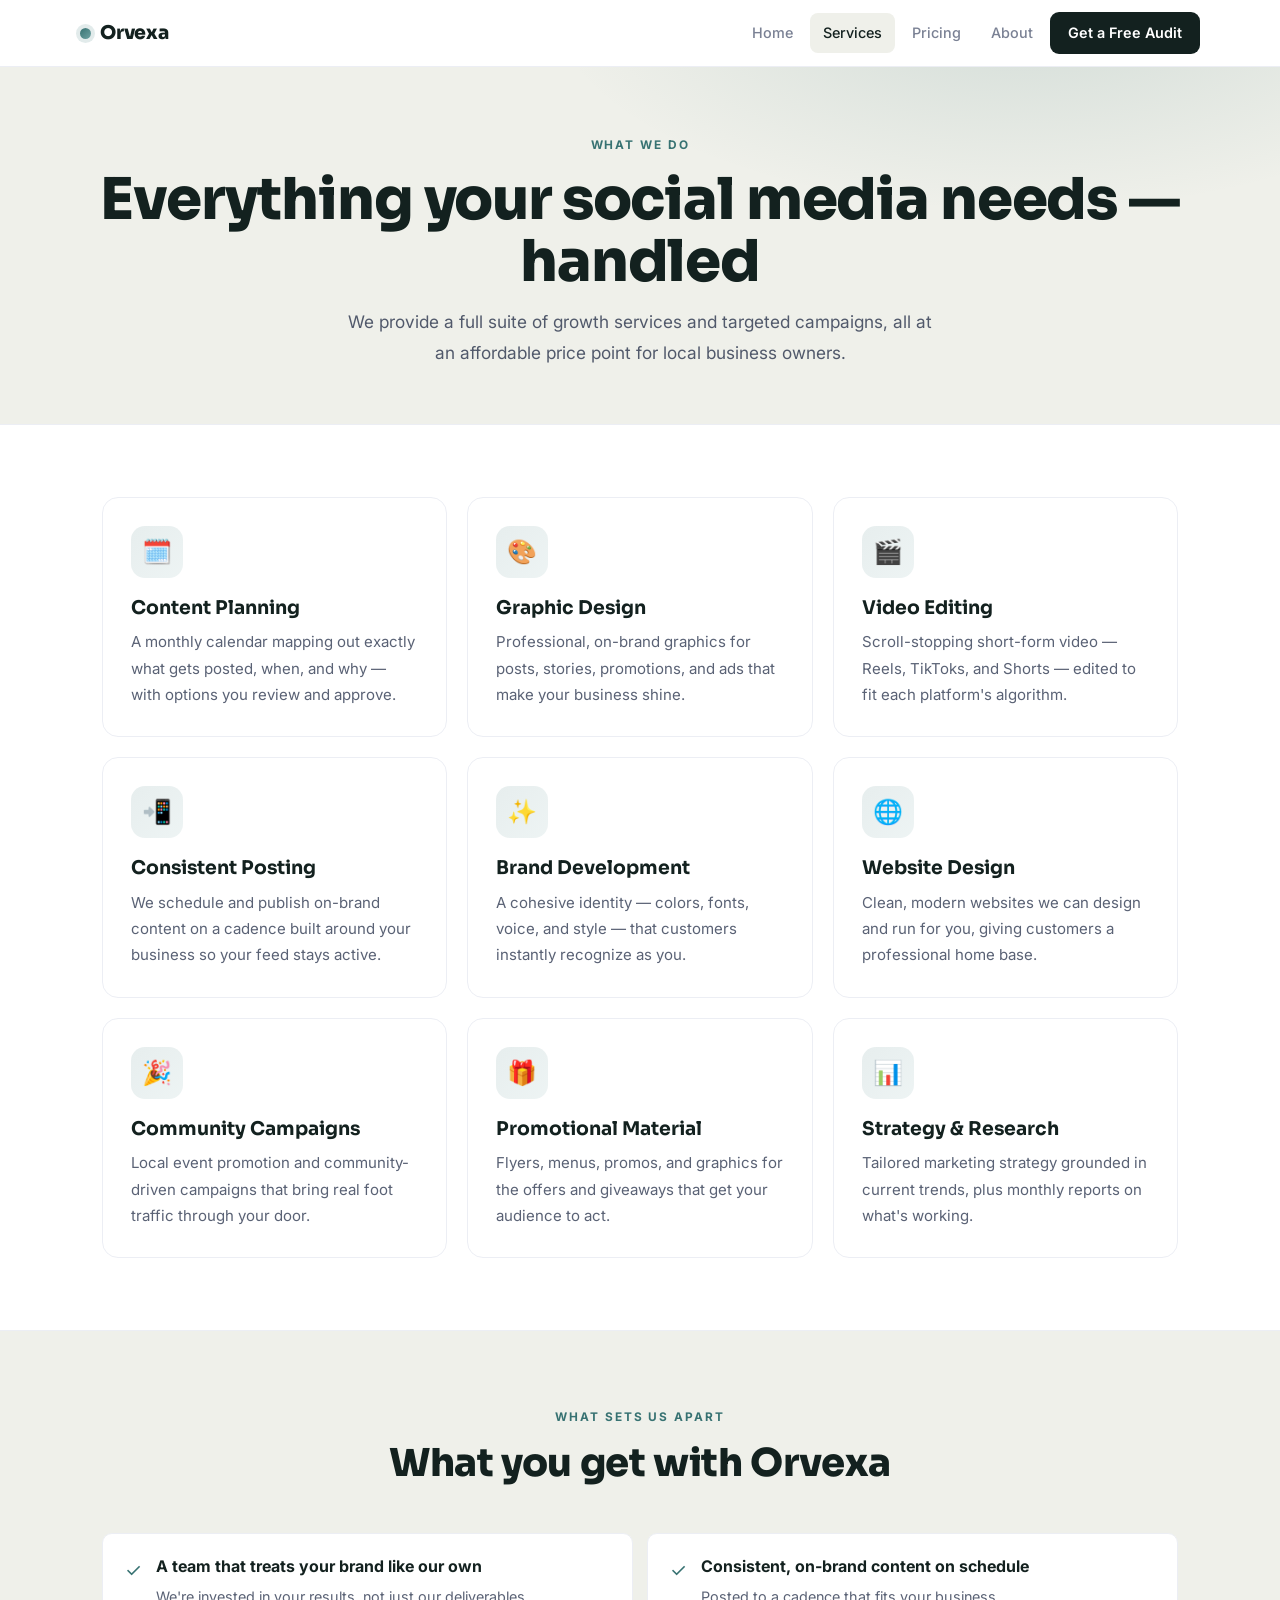
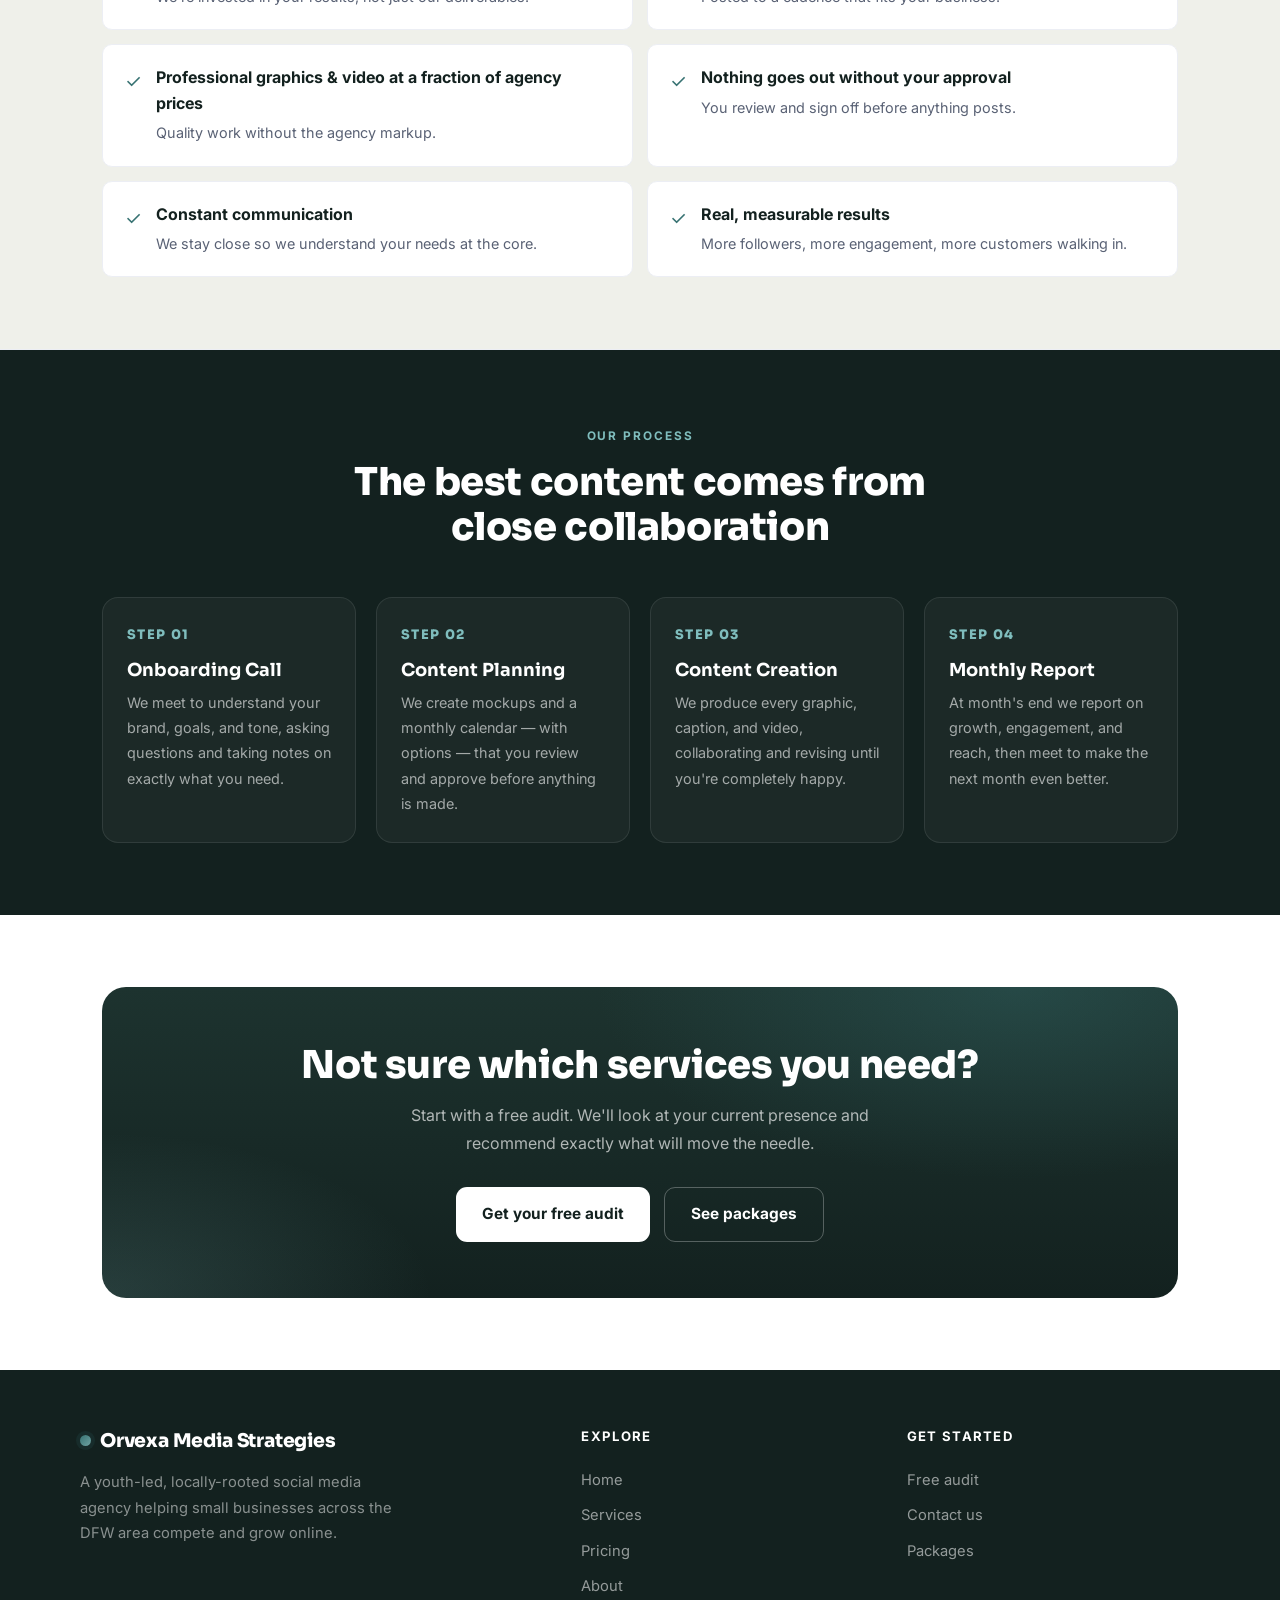
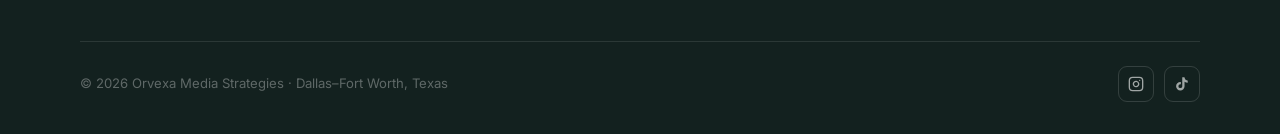
==== commit f03ca0b4: "Switch theme to teal-green #377272 and off-white #eff0ea Co-Authored-By: Claude Opus 4.8 <noreply@an" ====
--- a/services.html
+++ b/services.html
@@ -113,7 +113,7 @@
   <section class="section process">
     <div class="container">
       <div class="section-head">
-        <span class="eyebrow" style="color:#5CC795;">Our process</span>
+        <span class="eyebrow" style="color:#7FBDBD;">Our process</span>
         <h2>The best content comes from close collaboration</h2>
       </div>
       <div class="process-grid">
--- a/css/styles.css
+++ b/css/styles.css
@@ -2,13 +2,13 @@
 
 /* ── Design Tokens ── */
 :root {
-  --violet:        #2C9A68;
-  --violet-dark:   #1F7A50;
-  --violet-light:  #E4F3EB;
-  --cyan:          #E89AA1;
-  --ink:           #0D1611;
-  --ink-2:         #16271E;
-  --gray-1:        #F7F8FB;
+  --violet:        #377272;
+  --violet-dark:   #2B5A5A;
+  --violet-light:  #E2EDEC;
+  --cyan:          #6FA3A3;
+  --ink:           #13211F;
+  --ink-2:         #1D332F;
+  --gray-1:        #EFF0EA;
   --gray-2:        #ECEEF4;
   --gray-3:        #D5D9E3;
   --gray-4:        #7A8194;
@@ -19,9 +19,9 @@
 
   --radius:    16px;
   --radius-sm: 10px;
-  --shadow:        0 2px 14px rgba(13,22,17,.07);
-  --shadow-hover:  0 16px 40px rgba(13,22,17,.16);
-  --shadow-violet: 0 14px 36px rgba(44,154,104,.30);
+  --shadow:        0 2px 14px rgba(19,33,31,.07);
+  --shadow-hover:  0 16px 40px rgba(19,33,31,.16);
+  --shadow-violet: 0 14px 36px rgba(55,114,114,.30);
   --transition: 0.2s ease;
 }
 
@@ -103,7 +103,7 @@
   width: 11px; height: 11px;
   border-radius: 50%;
   background: linear-gradient(135deg, var(--violet), var(--cyan));
-  box-shadow: 0 0 0 4px rgba(44,154,104,.14);
+  box-shadow: 0 0 0 4px rgba(55,114,114,.14);
 }
 .nav__links { display: flex; align-items: center; gap: 4px; }
 .nav__links a {
@@ -148,9 +148,9 @@
 .hero {
   position: relative;
   background:
-    radial-gradient(1200px 480px at 78% -8%, rgba(44,154,104,.20), transparent 60%),
-    radial-gradient(900px 420px at 6% 12%, rgba(232,154,161,.14), transparent 55%),
-    linear-gradient(180deg, #0D1611 0%, #16271E 100%);
+    radial-gradient(1200px 480px at 78% -8%, rgba(55,114,114,.20), transparent 60%),
+    radial-gradient(900px 420px at 6% 12%, rgba(111,163,163,.14), transparent 55%),
+    linear-gradient(180deg, #13211F 0%, #1D332F 100%);
   color: var(--white);
   overflow: hidden;
   padding: 86px 22px 96px;
@@ -162,15 +162,15 @@
   font-weight: 700;
   letter-spacing: 0.16em;
   text-transform: uppercase;
-  color: #BFE8D3;
-  background: rgba(44,154,104,.16);
-  border: 1px solid rgba(44,154,104,.4);
+  color: #BCDAD6;
+  background: rgba(55,114,114,.16);
+  border: 1px solid rgba(55,114,114,.4);
   border-radius: 100px;
   padding: 6px 16px;
   margin-bottom: 24px;
 }
 .hero h1 { max-width: 880px; margin: 0 auto 22px; color: var(--white); }
-.hero h1 span { background: linear-gradient(100deg, #5CC795 0%, #F2B0B7 100%); -webkit-background-clip: text; background-clip: text; -webkit-text-fill-color: transparent; }
+.hero h1 span { background: linear-gradient(100deg, #7FBDBD 0%, #A9D2CC 100%); -webkit-background-clip: text; background-clip: text; -webkit-text-fill-color: transparent; }
 .hero__tagline {
   font-size: clamp(1rem, 2.3vw, 1.2rem);
   color: rgba(255,255,255,.66);
@@ -204,7 +204,7 @@
   white-space: nowrap;
 }
 .btn--primary { background: linear-gradient(100deg, var(--violet), var(--violet-dark)); color: var(--white); box-shadow: var(--shadow-violet); }
-.btn--primary:hover { transform: translateY(-2px); box-shadow: 0 18px 44px rgba(44,154,104,.42); }
+.btn--primary:hover { transform: translateY(-2px); box-shadow: 0 18px 44px rgba(55,114,114,.42); }
 .btn--light { background: var(--white); color: var(--ink); }
 .btn--light:hover { transform: translateY(-2px); }
 .btn--ghost { background: transparent; color: var(--white); border: 1.5px solid rgba(255,255,255,.28); }
@@ -268,7 +268,7 @@
   width: 52px; height: 52px; border-radius: 14px;
   display: flex; align-items: center; justify-content: center;
   font-size: 1.5rem; margin-bottom: 18px;
-  background: linear-gradient(135deg, rgba(44,154,104,.12), rgba(232,154,161,.12));
+  background: linear-gradient(135deg, rgba(55,114,114,.12), rgba(111,163,163,.12));
 }
 .service-card h3 { font-size: 1.18rem; margin-bottom: 9px; }
 .service-card p { font-size: 0.94rem; color: #5a6275; }
@@ -291,7 +291,7 @@
 .process-step__num {
   font-family: var(--display);
   font-size: 0.82rem; font-weight: 800; letter-spacing: 0.1em;
-  color: #5CC795; margin-bottom: 14px;
+  color: #7FBDBD; margin-bottom: 14px;
 }
 .process-step h3 { font-size: 1.12rem; color: var(--white); margin-bottom: 8px; }
 .process-step p { font-size: 0.9rem; color: rgba(255,255,255,.6); }
@@ -326,7 +326,7 @@
 .price-card:hover { box-shadow: var(--shadow-hover); transform: translateY(-4px); }
 .price-card--featured {
   border-color: transparent;
-  background: linear-gradient(180deg, #16271E 0%, #0D1611 100%);
+  background: linear-gradient(180deg, #1D332F 0%, #13211F 100%);
   color: var(--white);
   box-shadow: var(--shadow-violet);
 }
@@ -350,7 +350,7 @@
   background: var(--violet-light); color: var(--violet);
   display: flex; align-items: center; justify-content: center; font-size: 0.7rem; font-weight: 800; margin-top: 2px;
 }
-.price-card--featured .price-card__check { background: rgba(44,154,104,.3); color: #BFE8D3; }
+.price-card--featured .price-card__check { background: rgba(55,114,114,.3); color: #BCDAD6; }
 .pricing-note { text-align: center; max-width: 640px; margin: 36px auto 0; font-size: 0.92rem; color: var(--gray-4); }
 
 /* ══════════════════════════════════ POLICIES ══════════════════════════════════ */
@@ -395,9 +395,9 @@
   position: relative;
   overflow: hidden;
   background:
-    radial-gradient(700px 320px at 85% 0%, rgba(44,154,104,.35), transparent 60%),
-    radial-gradient(600px 300px at 0% 100%, rgba(232,154,161,.22), transparent 55%),
-    linear-gradient(180deg, #16271E, #0D1611);
+    radial-gradient(700px 320px at 85% 0%, rgba(55,114,114,.35), transparent 60%),
+    radial-gradient(600px 300px at 0% 100%, rgba(111,163,163,.22), transparent 55%),
+    linear-gradient(180deg, #1D332F, #13211F);
   border-radius: 24px;
   padding: 56px 40px;
   text-align: center;
@@ -410,7 +410,7 @@
 /* ══════════════════════════════════ PAGE HEADER ══════════════════════════════════ */
 .page-header {
   background:
-    radial-gradient(800px 360px at 80% -20%, rgba(44,154,104,.16), transparent 60%),
+    radial-gradient(800px 360px at 80% -20%, rgba(55,114,114,.16), transparent 60%),
     var(--gray-1);
   border-bottom: 1px solid var(--gray-2);
   padding: 64px 22px 56px;
@@ -459,7 +459,7 @@
 }
 .field input:focus, .field select:focus, .field textarea:focus {
   border-color: var(--violet);
-  box-shadow: 0 0 0 4px rgba(44,154,104,.12);
+  box-shadow: 0 0 0 4px rgba(55,114,114,.12);
 }
 .field textarea { resize: vertical; min-height: 120px; }
 .form-success {
